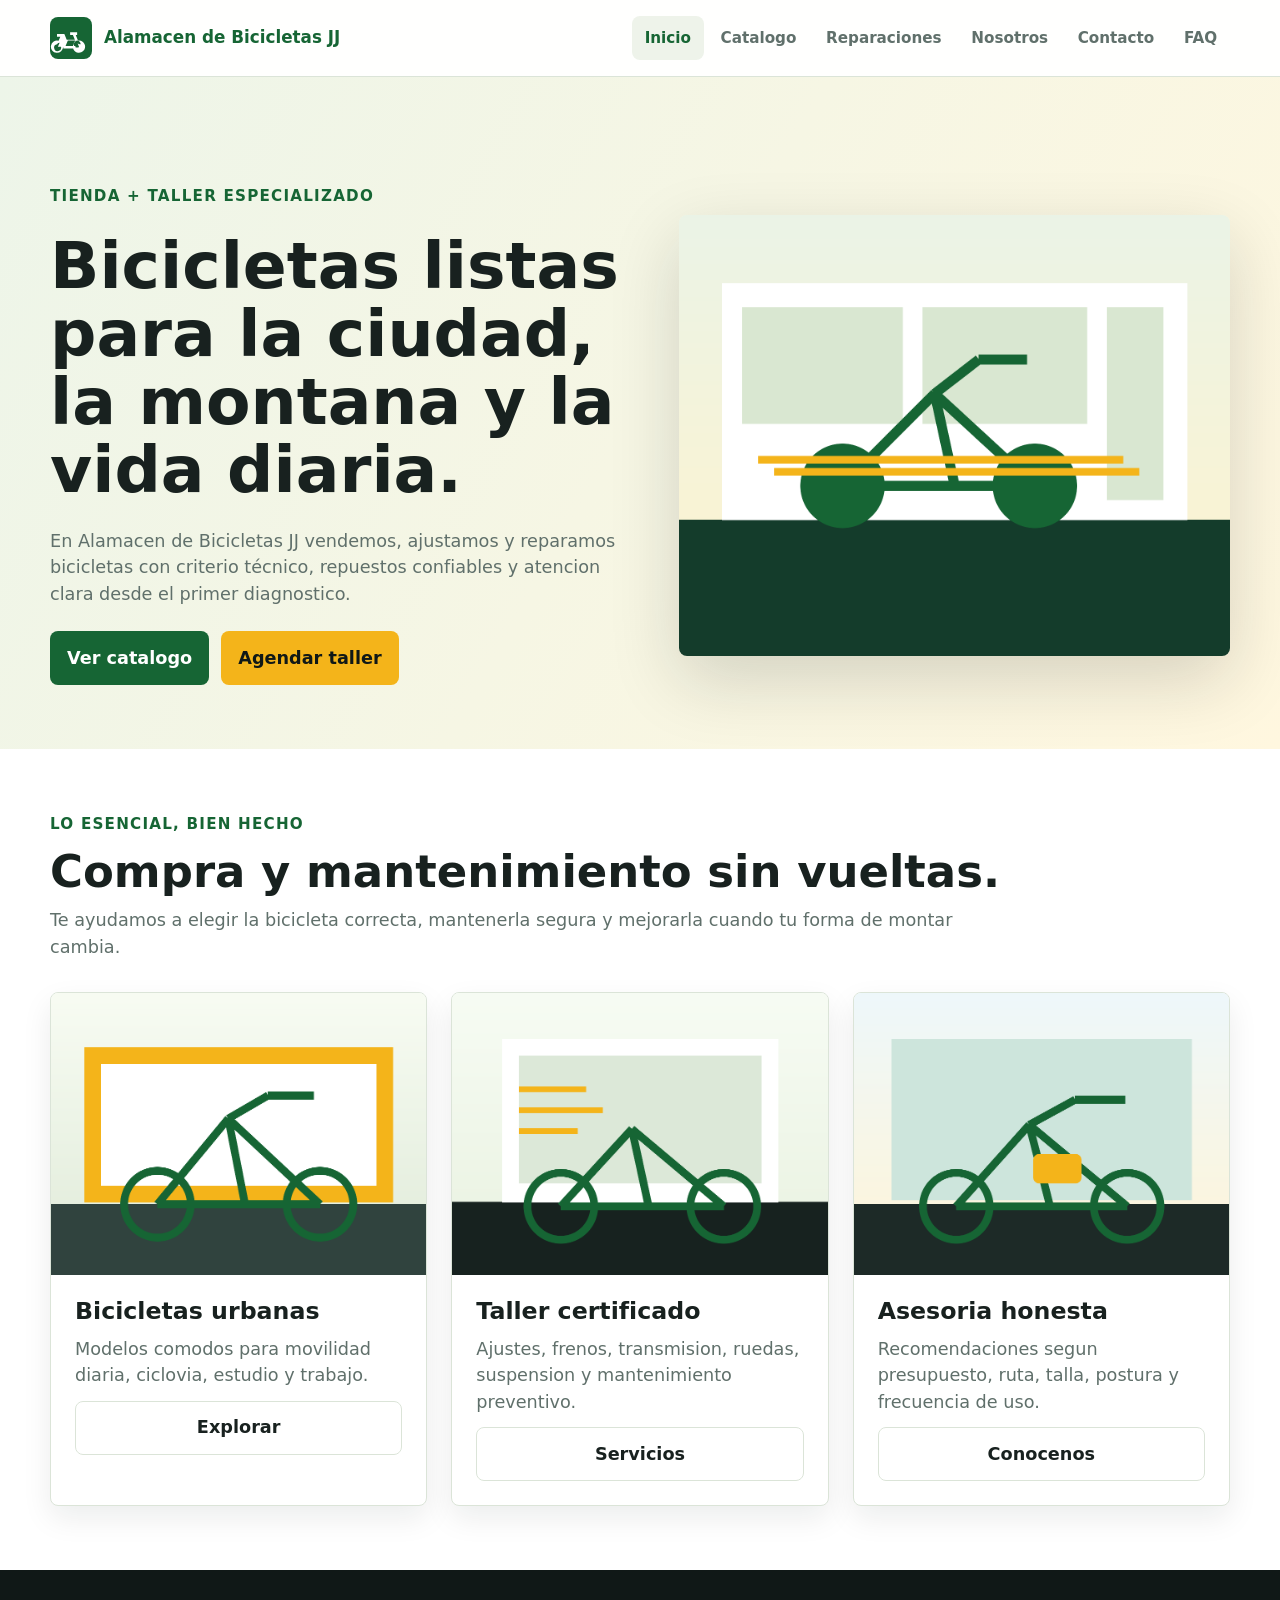
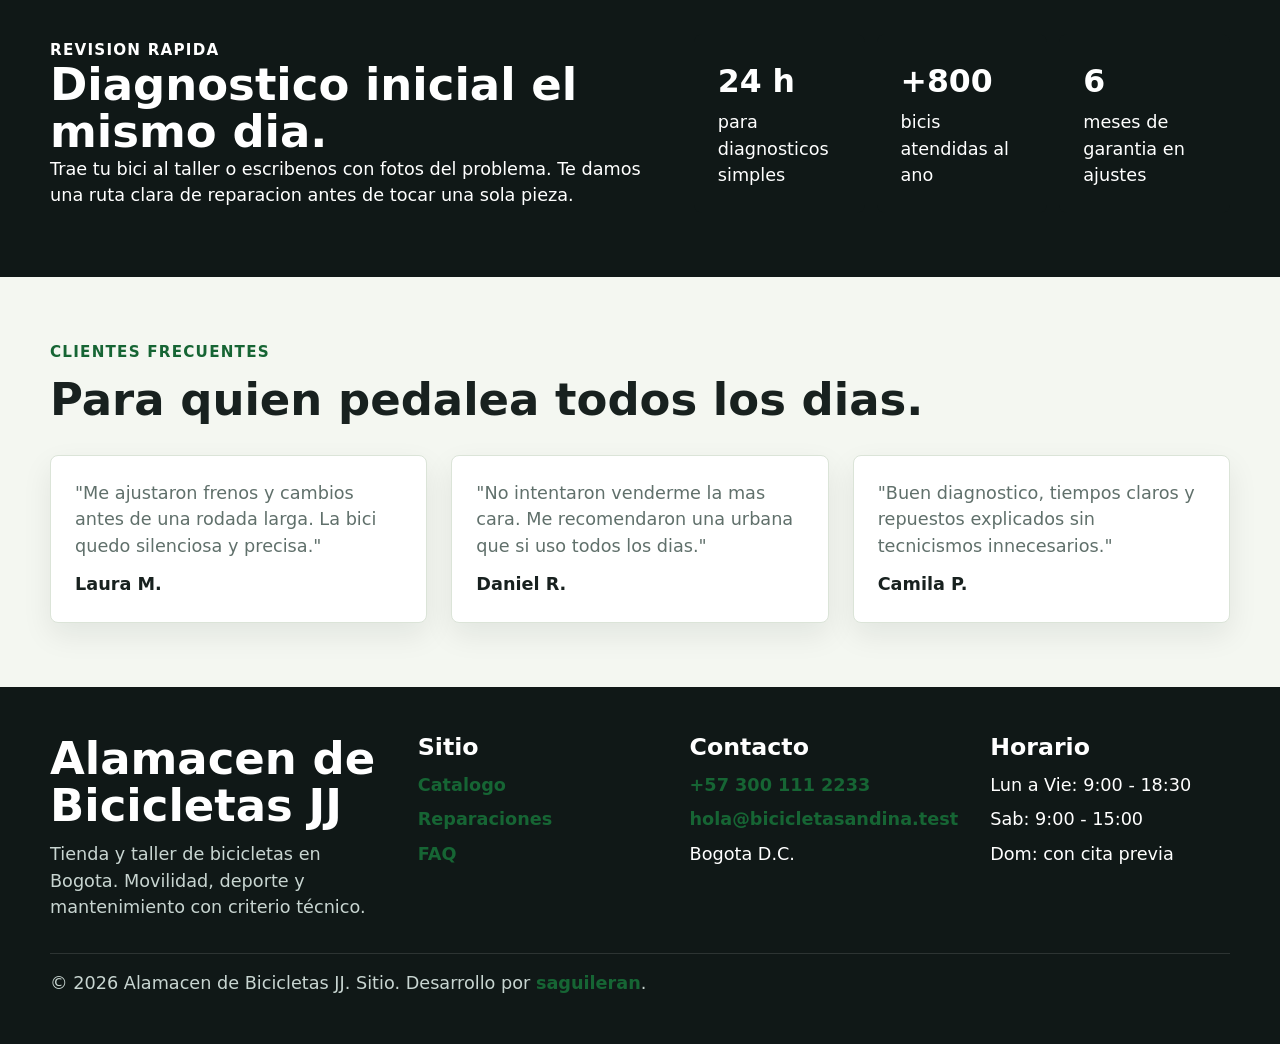
==== index.html @ 719a3e80 "update repo" ====
<!doctype html>
<html lang="es">
  <head>
    <meta charset="utf-8">
    <meta name="viewport" content="width=device-width, initial-scale=1">
    <meta name="description" content="Alamacen de Bicicletas JJ: venta de bicicletas urbanas, MTB y electricas, con taller experto de reparacion en Bogota.">
    <title>Alamacen de Bicicletas JJ | Tienda y taller de bicicletas</title>
    <link rel="stylesheet" href="./css/main.css">
    <script type="module" src="./js/app.js"></script>
  </head>
  <body>
    <a class="skip-link" href="#contenido">Saltar al contenido</a>
    <header class="site-header">
      <nav class="navbar container" aria-label="Navegacion principal">
        <a class="navbar__brand" href="./index.html" aria-label="Alamacen de Bicicletas JJ inicio">
          <span class="navbar__logo" aria-hidden="true"><img src="./assets/icons/bike.svg" alt=""></span>
          <span>Alamacen de Bicicletas JJ</span>
        </a>
        <button class="icon-button navbar__toggle" type="button" data-nav-toggle aria-controls="menu-principal" aria-expanded="false" aria-label="Abrir menu">
          <span aria-hidden="true">Menu</span>
        </button>
        <ul class="navbar__links" id="menu-principal" data-nav-menu>
          <li><a class="navbar__link" href="./index.html" aria-current="page">Inicio</a></li>
          <li><a class="navbar__link" href="./pages/catalogo.html">Catalogo</a></li>
          <li><a class="navbar__link" href="./pages/reparaciones.html">Reparaciones</a></li>
          <li><a class="navbar__link" href="./pages/nosotros.html">Nosotros</a></li>
          <li><a class="navbar__link" href="./pages/contacto.html">Contacto</a></li>
          <li><a class="navbar__link" href="./pages/faq.html">FAQ</a></li>
        </ul>
      </nav>
    </header>

    <main id="contenido">
      <section class="hero">
        <div class="container hero__grid">
          <div class="hero__content" data-reveal>
            <p class="section__eyebrow">Tienda + taller especializado</p>
            <h1>Bicicletas listas para la ciudad, la montana y la vida diaria.</h1>
            <p>En Alamacen de Bicicletas JJ vendemos, ajustamos y reparamos bicicletas con criterio técnico, repuestos confiables y atencion clara desde el primer diagnostico.</p>
            <div class="cluster">
              <a class="button button--primary" href="./pages/catalogo.html">Ver catalogo</a>
              <a class="button button--secondary" href="./pages/contacto.html">Agendar taller</a>
            </div>
          </div>
          <figure class="hero__media" data-reveal>
            <img src="./assets/images/hero-workshop.png" alt="Taller moderno con bicicletas, herramientas y mecanicos preparando una bicicleta" loading="eager">
          </figure>
        </div>
      </section>

      <section class="section surface">
        <div class="container">
          <div class="section__header">
            <p class="section__eyebrow">Lo esencial, bien hecho</p>
            <h2>Compra y mantenimiento sin vueltas.</h2>
            <p>Te ayudamos a elegir la bicicleta correcta, mantenerla segura y mejorarla cuando tu forma de montar cambia.</p>
          </div>
          <div class="grid grid--3">
            <article class="card" data-reveal>
              <img class="card__image" src="./assets/images/catalog-urban.png" alt="Bicicleta urbana en un entorno de ciudad" loading="lazy">
              <div class="card__body">
                <h3>Bicicletas urbanas</h3>
                <p>Modelos comodos para movilidad diaria, ciclovia, estudio y trabajo.</p>
                <a class="button button--ghost" href="./pages/catalogo.html">Explorar</a>
              </div>
            </article>
            <article class="card" data-reveal>
              <img class="card__image" src="./assets/images/service-tuneup.png" alt="Revision completa de bicicleta en banco de taller" loading="lazy">
              <div class="card__body">
                <h3>Taller certificado</h3>
                <p>Ajustes, frenos, transmision, ruedas, suspension y mantenimiento preventivo.</p>
                <a class="button button--ghost" href="./pages/reparaciones.html">Servicios</a>
              </div>
            </article>
            <article class="card" data-reveal>
              <img class="card__image" src="./assets/images/catalog-electric.png" alt="Bicicleta electrica en una ruta urbana" loading="lazy">
              <div class="card__body">
                <h3>Asesoria honesta</h3>
                <p>Recomendaciones segun presupuesto, ruta, talla, postura y frecuencia de uso.</p>
                <a class="button button--ghost" href="./pages/nosotros.html">Conocenos</a>
              </div>
            </article>
          </div>
        </div>
      </section>

      <section class="section service-strip">
        <div class="container split">
          <div>
            <p class="section__eyebrow">Revision rapida</p>
            <h2>Diagnostico inicial el mismo dia.</h2>
            <p>Trae tu bici al taller o escribenos con fotos del problema. Te damos una ruta clara de reparacion antes de tocar una sola pieza.</p>
          </div>
          <div class="hero__stats" aria-label="Indicadores del taller">
            <div class="metric"><strong>24 h</strong><span>para diagnosticos simples</span></div>
            <div class="metric"><strong>+800</strong><span>bicis atendidas al ano</span></div>
            <div class="metric"><strong>6</strong><span>meses de garantia en ajustes</span></div>
          </div>
        </div>
      </section>

      <section class="section">
        <div class="container">
          <div class="section__header">
            <p class="section__eyebrow">Clientes frecuentes</p>
            <h2>Para quien pedalea todos los dias.</h2>
          </div>
          <div class="grid grid--3">
            <blockquote class="card card__body" data-reveal>
              <p>"Me ajustaron frenos y cambios antes de una rodada larga. La bici quedo silenciosa y precisa."</p>
              <strong>Laura M.</strong>
            </blockquote>
            <blockquote class="card card__body" data-reveal>
              <p>"No intentaron venderme la mas cara. Me recomendaron una urbana que si uso todos los dias."</p>
              <strong>Daniel R.</strong>
            </blockquote>
            <blockquote class="card card__body" data-reveal>
              <p>"Buen diagnostico, tiempos claros y repuestos explicados sin tecnicismos innecesarios."</p>
              <strong>Camila P.</strong>
            </blockquote>
          </div>
        </div>
      </section>
    </main>

    <footer class="site-footer">
      <div class="container">
        <div class="site-footer__grid">
          <div>
            <h2 class="site-footer__title">Alamacen de Bicicletas JJ</h2>
            <p>Tienda y taller de bicicletas en Bogota. Movilidad, deporte y mantenimiento con criterio técnico.</p>
          </div>
          <div><h3 class="site-footer__title">Sitio</h3><ul><li><a href="./pages/catalogo.html">Catalogo</a></li><li><a href="./pages/reparaciones.html">Reparaciones</a></li><li><a href="./pages/faq.html">FAQ</a></li></ul></div>
          <div><h3 class="site-footer__title">Contacto</h3><ul><li><a href="tel:+573001112233">+57 300 111 2233</a></li><li><a href="mailto:hola@bicicletasandina.test">hola@bicicletasandina.test</a></li><li>Bogota D.C.</li></ul></div>
          <div><h3 class="site-footer__title">Horario</h3><ul><li>Lun a Vie: 9:00 - 18:30</li><li>Sab: 9:00 - 15:00</li><li>Dom: con cita previa</li></ul></div>
        </div>
        <p class="site-footer__bottom">&copy; <span data-current-year>2026</span> Alamacen de Bicicletas JJ. Sitio. Desarrollo por <a href="https://saguileran.github.io/" target="_blank" rel="noopener noreferrer" >saguileran</a>.</p>
      </div>
    </footer>
  </body>
</html>
---- css/main.css ----
/*
  Main stylesheet entry point.
*/

@import url("./base/reset.css");
@import url("./base/variables.css");
@import url("./base/typography.css");
@import url("./base/accessibility.css");
@import url("./layout/container.css");
@import url("./layout/grid.css");
@import url("./components/buttons.css");
@import url("./components/navbar.css");
@import url("./components/cards.css");
@import url("./components/forms.css");
@import url("./components/footer.css");
@import url("./components/faq.css");
@import url("./components/catalog.css");
@import url("./pages/home.css");
@import url("./pages/contact.css");

.surface {
  background: var(--color-surface);
}

.soft {
  background: var(--color-soft);
}

.reveal {
  opacity: 0;
  transform: translateY(18px);
  transition: opacity 500ms ease, transform 500ms ease;
}

.reveal.is-visible {
  opacity: 1;
  transform: translateY(0);
}

@media (max-width: 640px) {
  .section {
    padding-block: var(--space-7);
  }

  .container {
    inline-size: min(100% - 1.25rem, var(--container));
  }
}
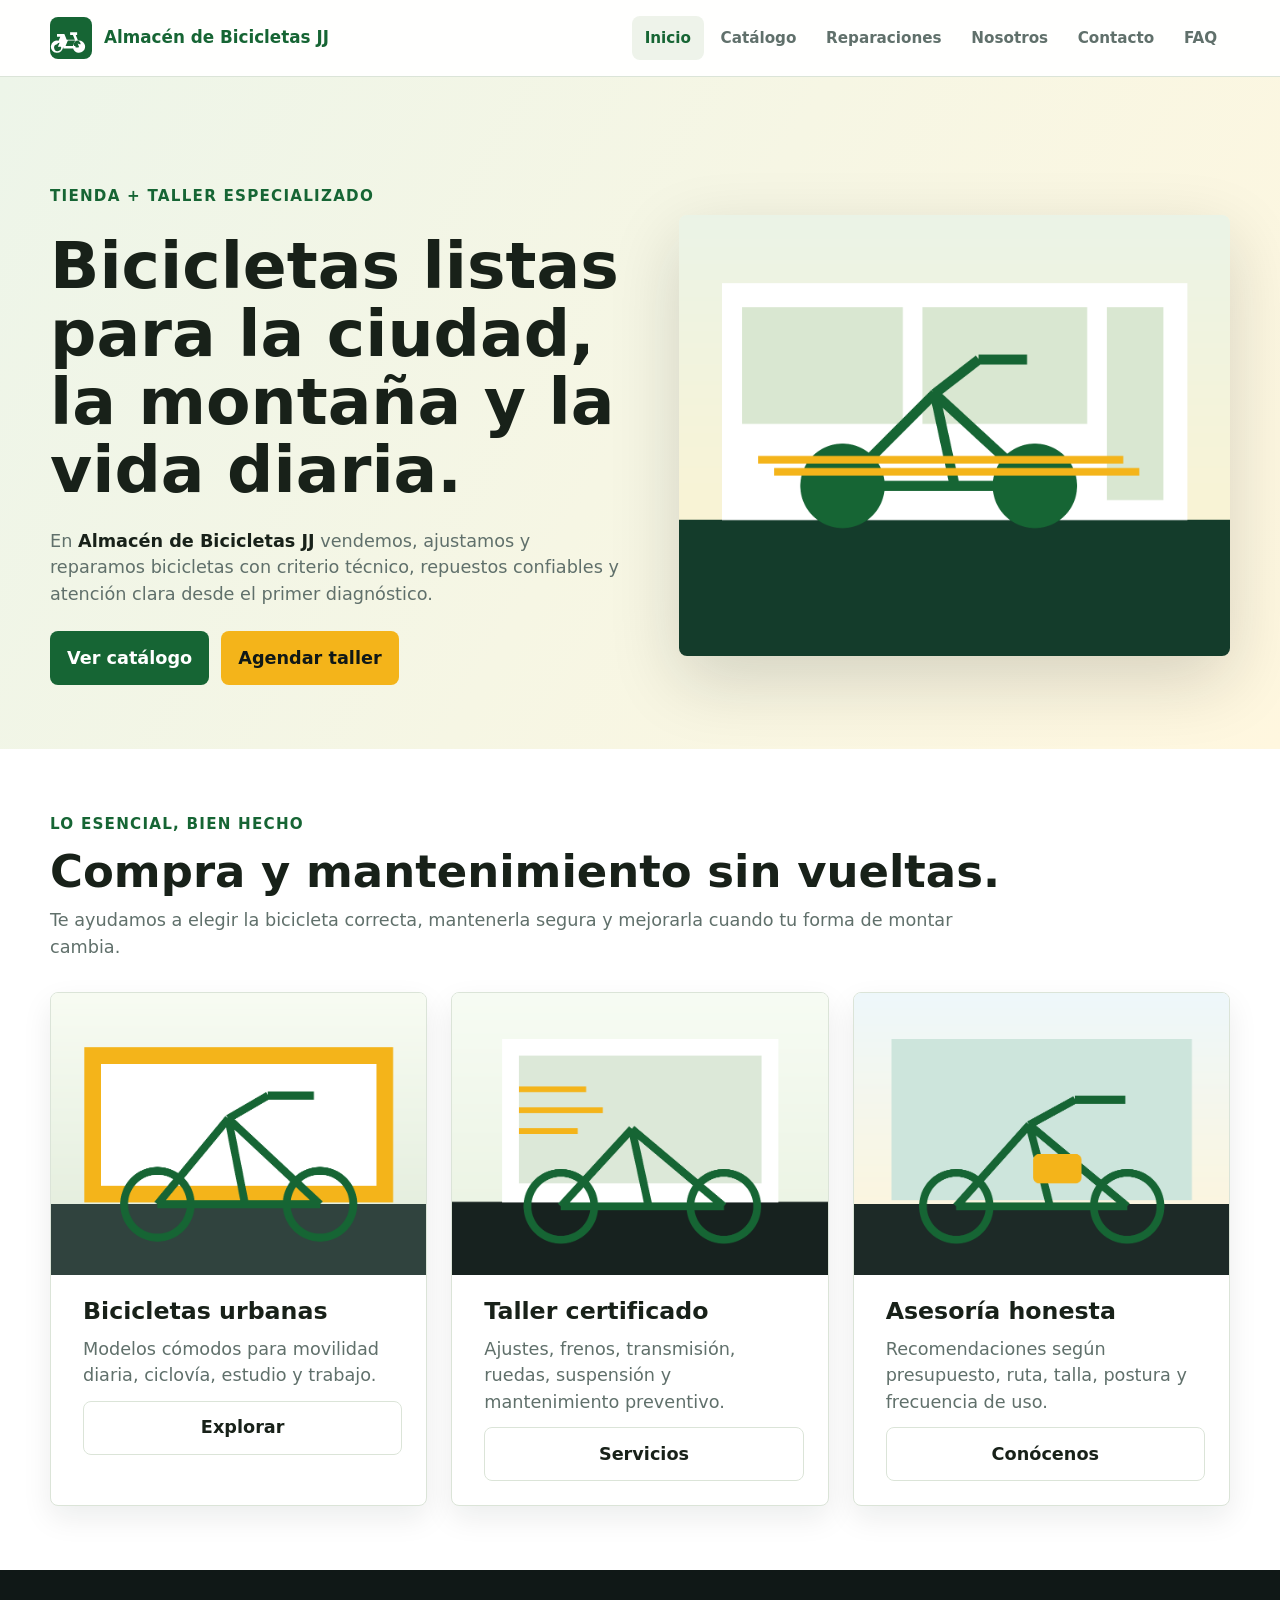
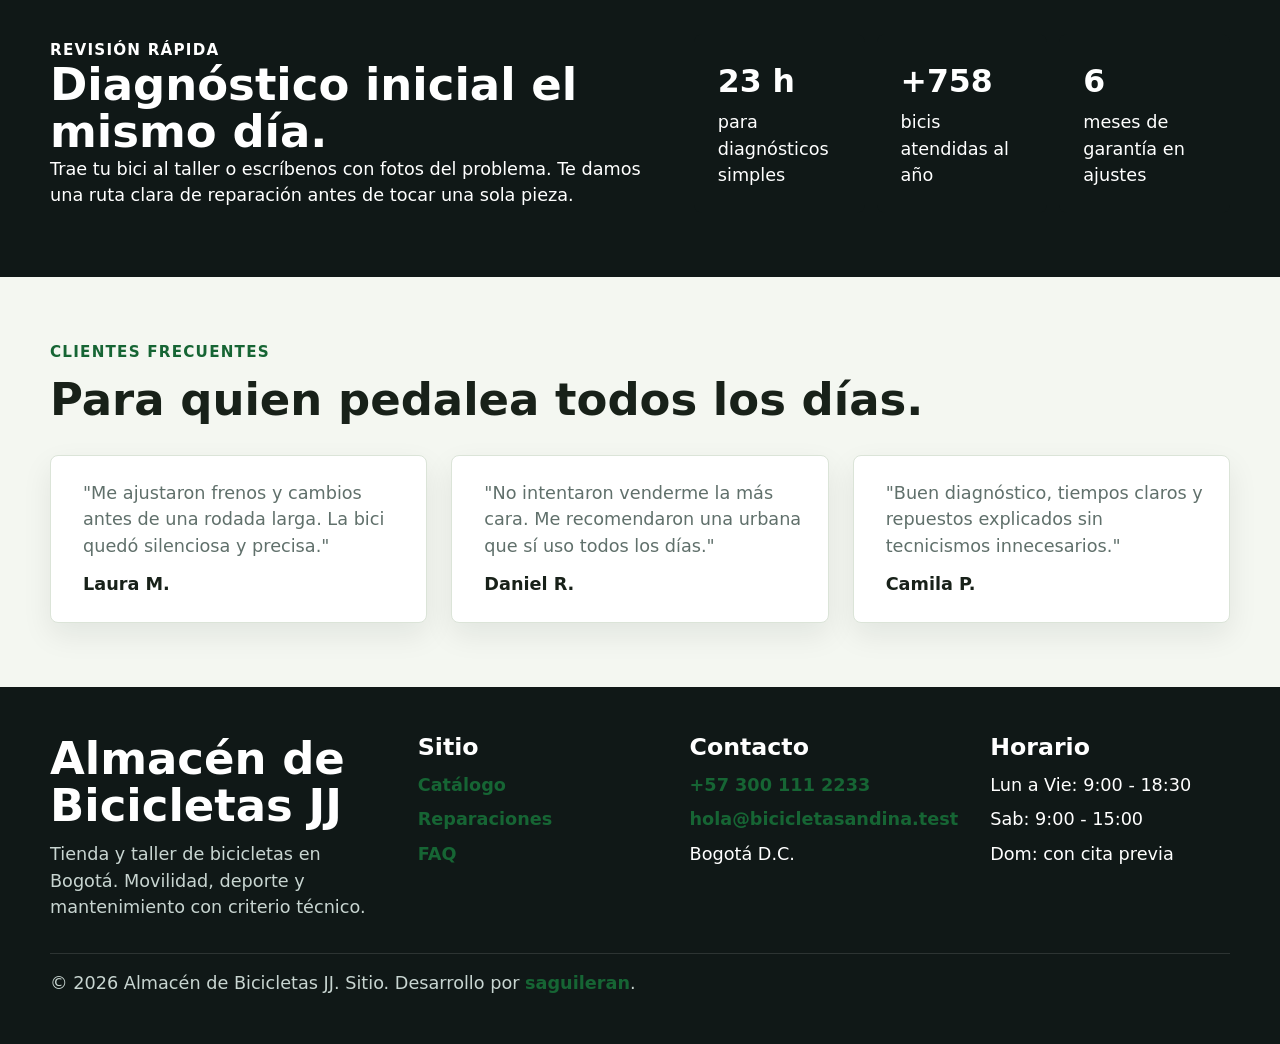
==== commit da05b8be: "fix grammar and add more products" ====
--- a/index.html
+++ b/index.html
@@ -3,25 +3,25 @@
   <head>
     <meta charset="utf-8">
     <meta name="viewport" content="width=device-width, initial-scale=1">
-    <meta name="description" content="Alamacen de Bicicletas JJ: venta de bicicletas urbanas, MTB y electricas, con taller experto de reparacion en Bogota.">
-    <title>Alamacen de Bicicletas JJ | Tienda y taller de bicicletas</title>
+    <meta name="description" content="Almacén de Bicicletas JJ: venta de bicicletas urbanas, MTB y eléctricas, con taller experto de reparación en Bogotá.">
+    <title>Almacén de Bicicletas JJ | Tienda y taller de bicicletas</title>
     <link rel="stylesheet" href="./css/main.css">
     <script type="module" src="./js/app.js"></script>
   </head>
   <body>
     <a class="skip-link" href="#contenido">Saltar al contenido</a>
     <header class="site-header">
-      <nav class="navbar container" aria-label="Navegacion principal">
-        <a class="navbar__brand" href="./index.html" aria-label="Alamacen de Bicicletas JJ inicio">
+      <nav class="navbar container" aria-label="Navegación principal">
+        <a class="navbar__brand" href="./index.html" aria-label="Almacén de Bicicletas JJ inicio">
           <span class="navbar__logo" aria-hidden="true"><img src="./assets/icons/bike.svg" alt=""></span>
-          <span>Alamacen de Bicicletas JJ</span>
+          <span>Almacén de Bicicletas JJ</span>
         </a>
-        <button class="icon-button navbar__toggle" type="button" data-nav-toggle aria-controls="menu-principal" aria-expanded="false" aria-label="Abrir menu">
-          <span aria-hidden="true">Menu</span>
+        <button class="icon-button navbar__toggle" type="button" data-nav-toggle aria-controls="menu-principal" aria-expanded="false" aria-label="Abrir menú">
+          <span aria-hidden="true">Menú</span>
         </button>
         <ul class="navbar__links" id="menu-principal" data-nav-menu>
           <li><a class="navbar__link" href="./index.html" aria-current="page">Inicio</a></li>
-          <li><a class="navbar__link" href="./pages/catalogo.html">Catalogo</a></li>
+          <li><a class="navbar__link" href="./pages/catalogo.html">Catálogo</a></li>
           <li><a class="navbar__link" href="./pages/reparaciones.html">Reparaciones</a></li>
           <li><a class="navbar__link" href="./pages/nosotros.html">Nosotros</a></li>
           <li><a class="navbar__link" href="./pages/contacto.html">Contacto</a></li>
@@ -35,15 +35,15 @@
         <div class="container hero__grid">
           <div class="hero__content" data-reveal>
             <p class="section__eyebrow">Tienda + taller especializado</p>
-            <h1>Bicicletas listas para la ciudad, la montana y la vida diaria.</h1>
-            <p>En Alamacen de Bicicletas JJ vendemos, ajustamos y reparamos bicicletas con criterio técnico, repuestos confiables y atencion clara desde el primer diagnostico.</p>
+            <h1>Bicicletas listas para la ciudad, la montaña y la vida diaria.</h1>
+            <p>En <strong>Almacén de Bicicletas JJ</strong> vendemos, ajustamos y reparamos bicicletas con criterio técnico, repuestos confiables y atención clara desde el primer diagnóstico.</p>
             <div class="cluster">
-              <a class="button button--primary" href="./pages/catalogo.html">Ver catalogo</a>
+              <a class="button button--primary" href="./pages/catalogo.html">Ver catálogo</a>
               <a class="button button--secondary" href="./pages/contacto.html">Agendar taller</a>
             </div>
           </div>
           <figure class="hero__media" data-reveal>
-            <img src="./assets/images/hero-workshop.png" alt="Taller moderno con bicicletas, herramientas y mecanicos preparando una bicicleta" loading="eager">
+            <img src="./assets/images/hero-workshop.png" alt="Taller moderno con bicicletas, herramientas y mecánicos preparando una bicicleta" loading="eager">
           </figure>
         </div>
       </section>
@@ -60,7 +60,7 @@
               <img class="card__image" src="./assets/images/catalog-urban.png" alt="Bicicleta urbana en un entorno de ciudad" loading="lazy">
               <div class="card__body">
                 <h3>Bicicletas urbanas</h3>
-                <p>Modelos comodos para movilidad diaria, ciclovia, estudio y trabajo.</p>
+                <p>Modelos cómodos para movilidad diaria, ciclovía, estudio y trabajo.</p>
                 <a class="button button--ghost" href="./pages/catalogo.html">Explorar</a>
               </div>
             </article>
@@ -68,16 +68,16 @@
               <img class="card__image" src="./assets/images/service-tuneup.png" alt="Revision completa de bicicleta en banco de taller" loading="lazy">
               <div class="card__body">
                 <h3>Taller certificado</h3>
-                <p>Ajustes, frenos, transmision, ruedas, suspension y mantenimiento preventivo.</p>
+                <p>Ajustes, frenos, transmisión, ruedas, suspensión y mantenimiento preventivo.</p>
                 <a class="button button--ghost" href="./pages/reparaciones.html">Servicios</a>
               </div>
             </article>
             <article class="card" data-reveal>
               <img class="card__image" src="./assets/images/catalog-electric.png" alt="Bicicleta electrica en una ruta urbana" loading="lazy">
               <div class="card__body">
-                <h3>Asesoria honesta</h3>
-                <p>Recomendaciones segun presupuesto, ruta, talla, postura y frecuencia de uso.</p>
-                <a class="button button--ghost" href="./pages/nosotros.html">Conocenos</a>
+                <h3>Asesoría honesta</h3>
+                <p>Recomendaciones según presupuesto, ruta, talla, postura y frecuencia de uso.</p>
+                <a class="button button--ghost" href="./pages/nosotros.html">Conócenos</a>
               </div>
             </article>
           </div>
@@ -87,14 +87,14 @@
       <section class="section service-strip">
         <div class="container split">
           <div>
-            <p class="section__eyebrow">Revision rapida</p>
-            <h2>Diagnostico inicial el mismo dia.</h2>
-            <p>Trae tu bici al taller o escribenos con fotos del problema. Te damos una ruta clara de reparacion antes de tocar una sola pieza.</p>
+            <p class="section__eyebrow">Revisión rápida</p>
+            <h2>Diagnóstico inicial el mismo día.</h2>
+            <p>Trae tu bici al taller o escríbenos con fotos del problema. Te damos una ruta clara de reparación antes de tocar una sola pieza.</p>
           </div>
           <div class="hero__stats" aria-label="Indicadores del taller">
-            <div class="metric"><strong>24 h</strong><span>para diagnosticos simples</span></div>
-            <div class="metric"><strong>+800</strong><span>bicis atendidas al ano</span></div>
-            <div class="metric"><strong>6</strong><span>meses de garantia en ajustes</span></div>
+            <div class="metric"><strong data-count-to="24" data-count-suffix=" h">24 h</strong><span>para diagnósticos simples</span></div>
+            <div class="metric"><strong data-count-to="800" data-count-prefix="+">+800</strong><span>bicis atendidas al año</span></div>
+            <div class="metric"><strong data-count-to="6">6</strong><span>meses de garantía en ajustes</span></div>
           </div>
         </div>
       </section>
@@ -103,19 +103,19 @@
         <div class="container">
           <div class="section__header">
             <p class="section__eyebrow">Clientes frecuentes</p>
-            <h2>Para quien pedalea todos los dias.</h2>
+            <h2>Para quien pedalea todos los días.</h2>
           </div>
           <div class="grid grid--3">
             <blockquote class="card card__body" data-reveal>
-              <p>"Me ajustaron frenos y cambios antes de una rodada larga. La bici quedo silenciosa y precisa."</p>
+              <p>"Me ajustaron frenos y cambios antes de una rodada larga. La bici quedó silenciosa y precisa."</p>
               <strong>Laura M.</strong>
             </blockquote>
             <blockquote class="card card__body" data-reveal>
-              <p>"No intentaron venderme la mas cara. Me recomendaron una urbana que si uso todos los dias."</p>
+              <p>"No intentaron venderme la más cara. Me recomendaron una urbana que sí uso todos los días."</p>
               <strong>Daniel R.</strong>
             </blockquote>
             <blockquote class="card card__body" data-reveal>
-              <p>"Buen diagnostico, tiempos claros y repuestos explicados sin tecnicismos innecesarios."</p>
+              <p>"Buen diagnóstico, tiempos claros y repuestos explicados sin tecnicismos innecesarios."</p>
               <strong>Camila P.</strong>
             </blockquote>
           </div>
@@ -127,14 +127,14 @@
       <div class="container">
         <div class="site-footer__grid">
           <div>
-            <h2 class="site-footer__title">Alamacen de Bicicletas JJ</h2>
-            <p>Tienda y taller de bicicletas en Bogota. Movilidad, deporte y mantenimiento con criterio técnico.</p>
+            <h2 class="site-footer__title">Almacén de Bicicletas JJ</h2>
+            <p>Tienda y taller de bicicletas en Bogotá. Movilidad, deporte y mantenimiento con criterio técnico.</p>
           </div>
-          <div><h3 class="site-footer__title">Sitio</h3><ul><li><a href="./pages/catalogo.html">Catalogo</a></li><li><a href="./pages/reparaciones.html">Reparaciones</a></li><li><a href="./pages/faq.html">FAQ</a></li></ul></div>
-          <div><h3 class="site-footer__title">Contacto</h3><ul><li><a href="tel:+573001112233">+57 300 111 2233</a></li><li><a href="mailto:hola@bicicletasandina.test">hola@bicicletasandina.test</a></li><li>Bogota D.C.</li></ul></div>
+          <div><h3 class="site-footer__title">Sitio</h3><ul><li><a href="./pages/catalogo.html">Catálogo</a></li><li><a href="./pages/reparaciones.html">Reparaciones</a></li><li><a href="./pages/faq.html">FAQ</a></li></ul></div>
+          <div><h3 class="site-footer__title">Contacto</h3><ul><li><a href="tel:+573001112233">+57 300 111 2233</a></li><li><a href="mailto:hola@bicicletasandina.test">hola@bicicletasandina.test</a></li><li>Bogotá D.C.</li></ul></div>
           <div><h3 class="site-footer__title">Horario</h3><ul><li>Lun a Vie: 9:00 - 18:30</li><li>Sab: 9:00 - 15:00</li><li>Dom: con cita previa</li></ul></div>
         </div>
-        <p class="site-footer__bottom">&copy; <span data-current-year>2026</span> Alamacen de Bicicletas JJ. Sitio. Desarrollo por <a href="https://saguileran.github.io/" target="_blank" rel="noopener noreferrer" >saguileran</a>.</p>
+        <p class="site-footer__bottom">&copy; <span data-current-year>2026</span> Almacén de Bicicletas JJ. Sitio. Desarrollo por <a href="https://saguileran.github.io/" target="_blank" rel="noopener noreferrer" >saguileran</a>.</p>
       </div>
     </footer>
   </body>
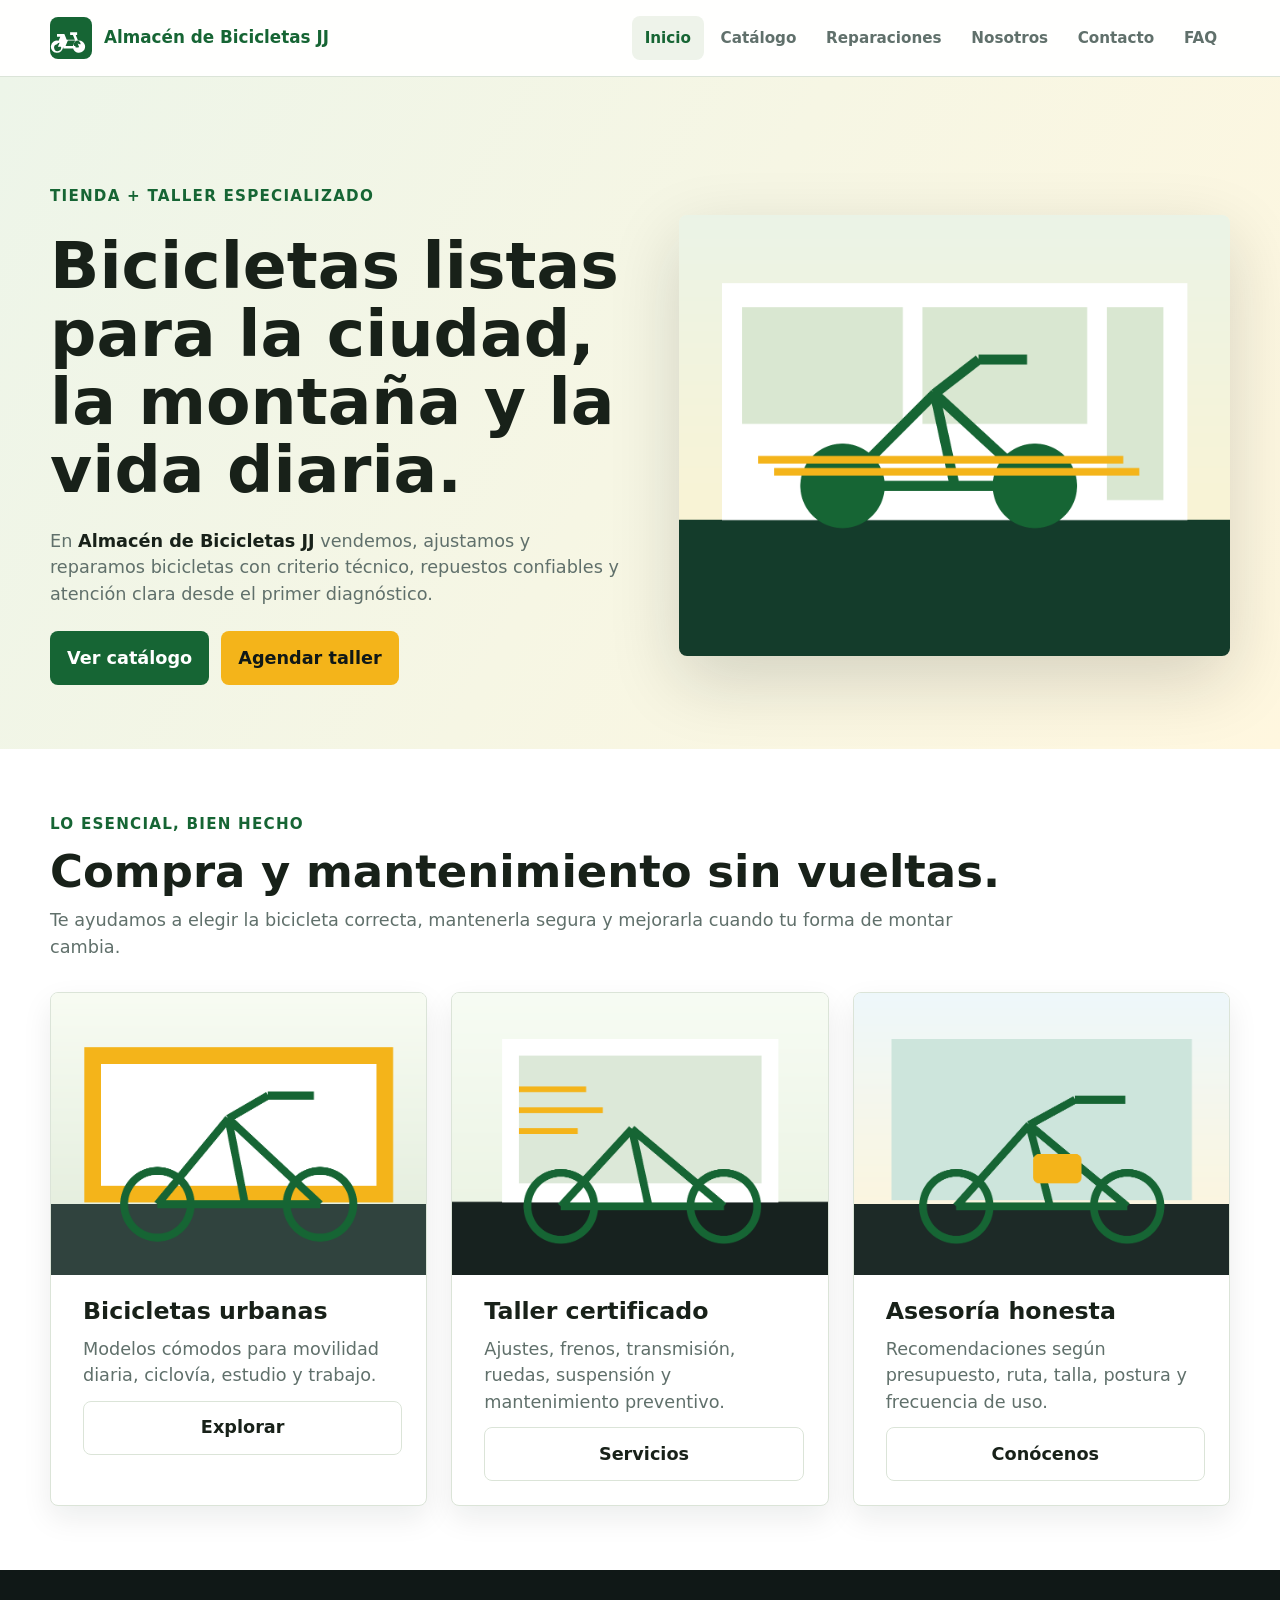
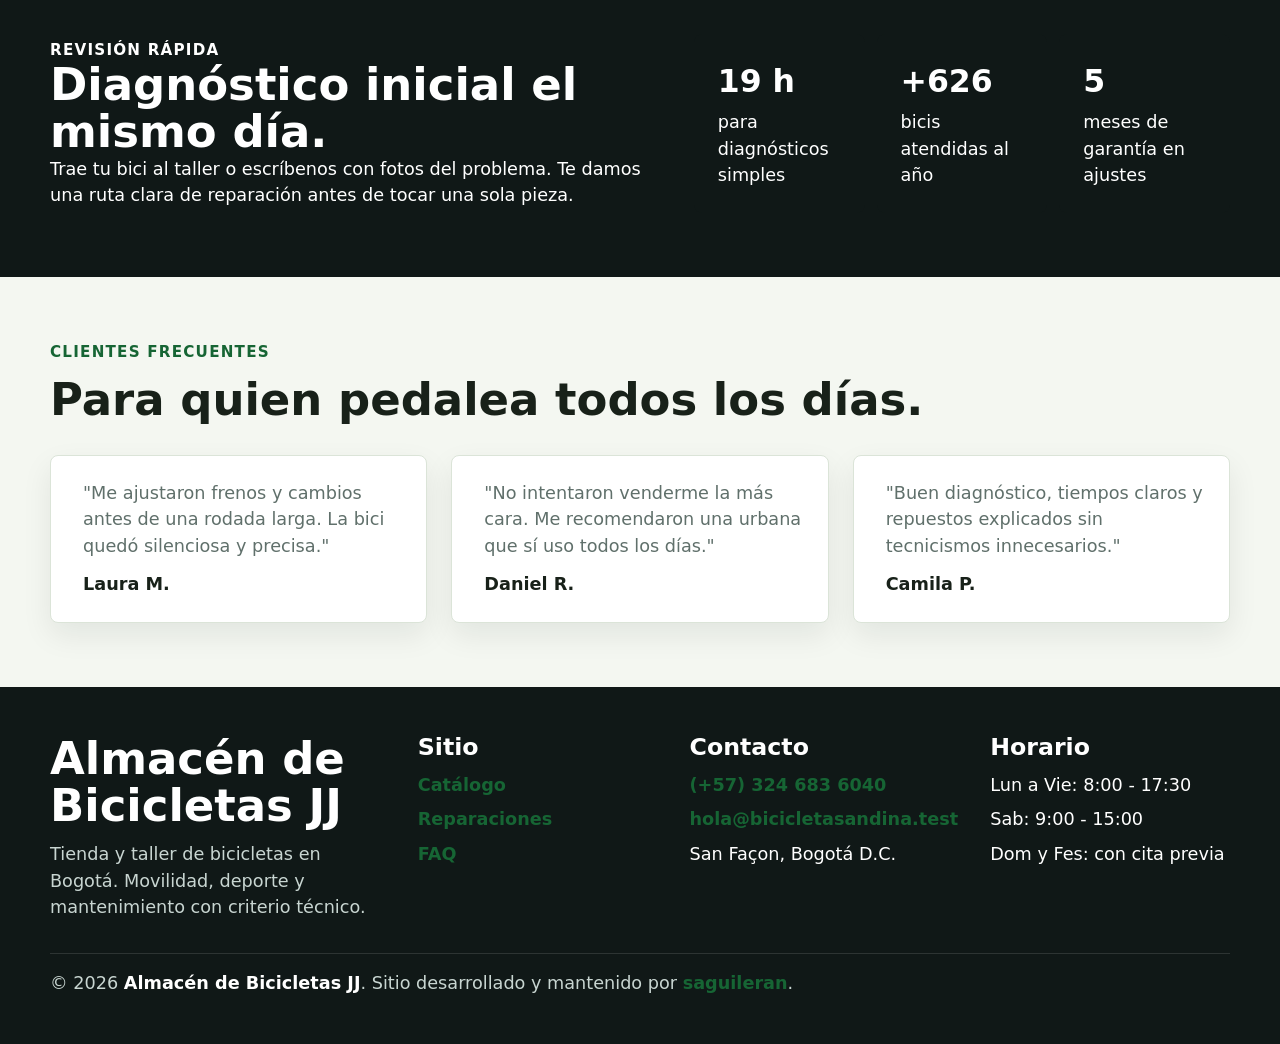
==== commit d8222c43: "update WA and add scooter service" ====
--- a/index.html
+++ b/index.html
@@ -131,10 +131,10 @@
             <p>Tienda y taller de bicicletas en Bogotá. Movilidad, deporte y mantenimiento con criterio técnico.</p>
           </div>
           <div><h3 class="site-footer__title">Sitio</h3><ul><li><a href="./pages/catalogo.html">Catálogo</a></li><li><a href="./pages/reparaciones.html">Reparaciones</a></li><li><a href="./pages/faq.html">FAQ</a></li></ul></div>
-          <div><h3 class="site-footer__title">Contacto</h3><ul><li><a href="tel:+573001112233">+57 300 111 2233</a></li><li><a href="mailto:hola@bicicletasandina.test">hola@bicicletasandina.test</a></li><li>Bogotá D.C.</li></ul></div>
-          <div><h3 class="site-footer__title">Horario</h3><ul><li>Lun a Vie: 9:00 - 18:30</li><li>Sab: 9:00 - 15:00</li><li>Dom: con cita previa</li></ul></div>
+          <div><h3 class="site-footer__title">Contacto</h3><ul><li><a href="tel:+573246836040">(+57) 324 683 6040</a></li><li><a href="mailto:hola@bicicletasandina.test">hola@bicicletasandina.test</a></li><li>San Façon, Bogotá D.C.</li></ul></div>
+          <div><h3 class="site-footer__title">Horario</h3><ul><li>Lun a Vie: 8:00 - 17:30</li><li>Sab: 9:00 - 15:00</li><li>Dom y Fes: con cita previa</li></ul></div>
         </div>
-        <p class="site-footer__bottom">&copy; <span data-current-year>2026</span> Almacén de Bicicletas JJ. Sitio. Desarrollo por <a href="https://saguileran.github.io/" target="_blank" rel="noopener noreferrer" >saguileran</a>.</p>
+        <p class="site-footer__bottom">&copy; <span data-current-year>2026</span> <strong>Almacén de Bicicletas JJ</strong>. Sitio desarrollado y mantenido por <a href="https://saguileran.github.io/" target="_blank" rel="noopener noreferrer" >saguileran</a>.</p>
       </div>
     </footer>
   </body>
